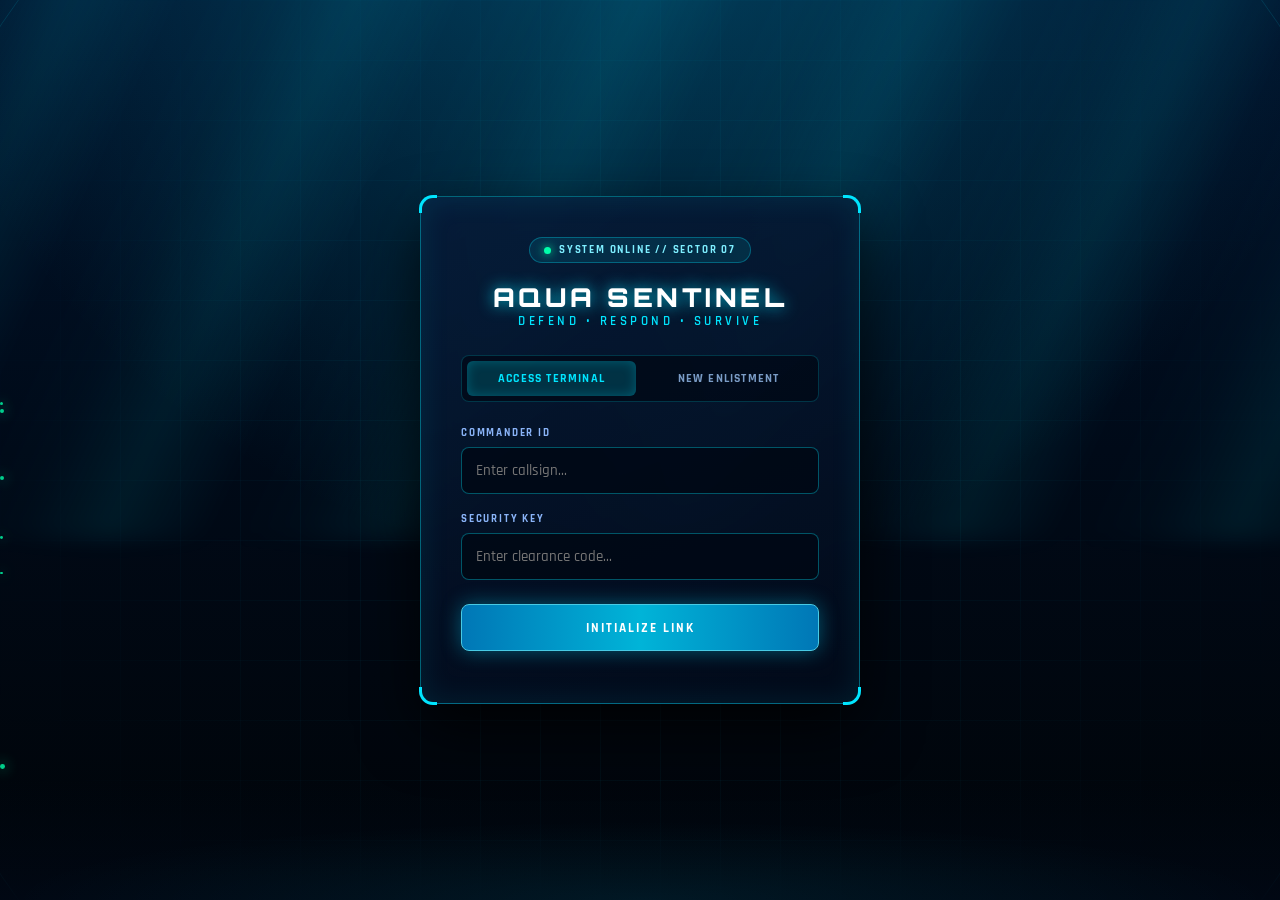
==== aquasentinel-frontend/index.html @ aad5917a "Refactor: Reorganize into clean backend and frontend directories" ====
<!DOCTYPE html>
<html lang="en">
<head>
    <meta charset="UTF-8">
    <meta name="viewport" content="width=device-width, initial-scale=1.0">
    <title>Aqua Sentinel - Defend. Respond. Survive.</title>
    <link rel="preconnect" href="https://fonts.googleapis.com">
    <link rel="preconnect" href="https://fonts.gstatic.com" crossorigin>
    <link href="https://fonts.googleapis.com/css2?family=Orbitron:wght@500;700;900&family=Rajdhani:wght@400;500;600;700&display=stylesheet" rel="stylesheet">
    <link rel="stylesheet" href="css/style.css">
</head>
<body>

<!-- ANIMATED IMMERSIVE UNDERWATER ENVIRONMENT -->
<div class="ocean-bg">
    <div class="light-rays"></div>
    <div class="sonar-grid"></div>
    <div class="sonar-sweep"></div>
    <div id="blips-container"></div>
    <div class="ocean-floor">
        <div class="coral-silhouette"></div>
    </div>
    <div id="bubbles-container" class="bubbles"></div>
</div>

<!-- SCREEN 1 & 2: LOGIN / REGISTRATION MODAL -->
<div id="auth-screen" class="screen active">
    <div class="glass-container hud-frame">
        <div class="hud-corner top-left"></div>
        <div class="hud-corner top-right"></div>
        <div class="hud-corner bottom-left"></div>
        <div class="hud-corner bottom-right"></div>

        <div class="status-badge">
            <span class="pulse-dot"></span> SYSTEM ONLINE // SECTOR 07
        </div>
        <!--
              Base HTML structure and glassmorphism UI drafted with AI assistance.
              Layout management, div nesting, and direct CSS/JS linking manually customized by me.
         -->

        <h1 class="game-title">AQUA SENTINEL</h1>
        <p class="game-subtitle">DEFEND • RESPOND • SURVIVE</p>

        <div class="auth-tabs">
            <button id="tab-login-btn" class="tab-btn active" onclick="switchAuthTab('login')">ACCESS TERMINAL</button>
            <button id="tab-register-btn" class="tab-btn" onclick="switchAuthTab('register')">NEW ENLISTMENT</button>
        </div>

        <!-- Login Form -->
        <form id="login-form" class="auth-form active" onsubmit="handleLogin(event)">
            <div class="form-group">
                <label for="login-username">COMMANDER ID</label>
                <input type="text" id="login-username" placeholder="Enter callsign..." required autocomplete="off">
            </div>
            <div class="form-group">
                <label for="login-password">SECURITY KEY</label>
                <input type="password" id="login-password" placeholder="Enter clearance code..." required>
            </div>
            <button type="submit" class="btn-primary">
                <span>INITIALIZE LINK</span>
            </button>
        </form>

        <!-- Register Form -->
        <form id="register-form" class="auth-form" onsubmit="handleRegister(event)">
            <div class="form-group">
                <label for="reg-username">ASSIGN CALLSIGN</label>
                <input type="text" id="reg-username" placeholder="Choose unique username..." required autocomplete="off">
            </div>
            <div class="form-group">
                <label for="reg-password">CREATE SECURITY KEY</label>
                <input type="password" id="reg-password" placeholder="Min 6 characters..." required>
            </div>
            <button type="submit" class="btn-primary">
                <span>REGISTER CREDENTIALS</span>
            </button>
        </form>

        <p id="auth-error" class="error-msg"></p>
    </div>
</div>

<!-- SCREEN 3: MAIN MENU -->
<div id="menu-screen" class="screen">
    <div class="glass-container menu-container hud-frame">
        <div class="hud-corner top-left"></div>
        <div class="hud-corner top-right"></div>
        <div class="hud-corner bottom-left"></div>
        <div class="hud-corner bottom-right"></div>

        <div class="status-badge">
            <span class="pulse-dot"></span> SUBMERSIBLE HULL: 100% READY
        </div>

        <h1 class="game-title">AQUA SENTINEL</h1>
        <p class="welcome-text">WELCOME BACK, COMMANDER <span id="display-username" class="highlight-user">PLAYER</span></p>

        <div class="menu-buttons">
            <button class="btn-menu btn-deploy" onclick="alert('Gameplay canvas loading in next step!')">
                <span class="btn-icon">▶</span> DEPLOY MISSION
            </button>
            <a href="html/leaderboard.html" class="btn-menu" style="text-decoration: none;">
                <span class="btn-icon">🏆</span> FLEET LEADERBOARD
            </a>
            <a href="html/profile.html" class="btn-menu" style="text-decoration: none;">
                <span class="btn-icon">👤</span> COMMANDER DOSSIER
            </a>
            <a href="html/settings.html" class="btn-menu" style="text-decoration: none;">
                <span class="btn-icon">⚙</span> SYSTEM CALIBRATION
            </a>
            <button class="btn-menu btn-logout" onclick="handleLogout()">
                <span class="btn-icon">⏻</span> TERMINATE SESSION
            </button>
        </div>
    </div>
</div>

<!-- APPLICATION SCRIPTS -->
<script src="js/app.js"></script>
<script>
    // Ambient Deep-Sea Bubble Generator
    const bubblesContainer = document.getElementById('bubbles-container');
    for (let i = 0; i < 30; i++) {
        const bubble = document.createElement('span');
        const size = Math.random() * 12 + 4;
        bubble.style.width = `${size}px`;
        bubble.style.height = `${size}px`;
        bubble.style.left = `${Math.random() * 100}%`;
        bubble.style.animationDuration = `${Math.random() * 9 + 6}s`;
        bubble.style.animationDelay = `${Math.random() * 7}s`;
        bubblesContainer.appendChild(bubble);
    }

    // Patrolling Bioluminescent Fish / Sonar Blips Generator
    const blipsContainer = document.getElementById('blips-container');
    for (let i = 0; i < 6; i++) {
        const blip = document.createElement('div');
        blip.className = 'tactical-blip';
        const size = Math.random() * 4 + 2;
        blip.style.width = `${size}px`;
        blip.style.height = `${size}px`;
        blip.style.top = `${Math.random() * 70 + 15}%`;
        blip.style.animationDuration = `${Math.random() * 15 + 12}s`;
        blip.style.animationDelay = `${Math.random() * 10}s`;
        blipsContainer.appendChild(blip);
    }
</script>
</body>
</html>
---- aquasentinel-frontend/css/style.css ----
/*
  Aqua Sentinel Global Stylesheet
  Note: Base CSS animations (sonar, bubbles) and initial glassmorphism aesthetics
  provided by AI. Structural flexbox centering, layout dimensions, and form
  alignments manually corrected and integrated by me.
*/


* {
    margin: 0;
    padding: 0;
    box-sizing: border-box;
    font-family: 'Rajdhani', 'Segoe UI', sans-serif;
}

body {
    background-color: #010409;
    height: 100vh;
    display: flex;
    justify-content: center;
    align-items: center;
    color: #ffffff;
    overflow: hidden;
    position: relative;
}

/* Screen Management & Visibility Control */
.screen {
    display: none;
    width: 100%;
    height: 100%;
    justify-content: center;
    align-items: center;
    position: absolute;
    z-index: 3;
}

.screen.active {
    display: flex;
}

/* Immersive Underwater Tactical Environment */
.ocean-bg {
    position: fixed;
    inset: 0;
    z-index: 0;
    background:
        radial-gradient(circle at 50% -20%, rgba(0, 180, 216, 0.3) 0%, transparent 60%),
        linear-gradient(180deg, #02142d 0%, #010a18 50%, #000408 100%);
    overflow: hidden;
}

.light-rays {
    position: absolute;
    top: -30%;
    left: -20%;
    width: 140%;
    height: 90%;
    background: repeating-linear-gradient(115deg, transparent 0%, rgba(0, 229, 255, 0.02) 4%, rgba(0, 229, 255, 0.08) 8%, transparent 13%);
    filter: blur(10px);
    transform-origin: top center;
    animation: swayRays 14s ease-in-out infinite alternate;
    pointer-events: none;
}

@keyframes swayRays {
    0% { transform: rotate(-5deg) scaleX(1); opacity: 0.5; }
    100% { transform: rotate(5deg) scaleX(1.12); opacity: 0.9; }
}

.sonar-grid {
    position: absolute;
    inset: 0;
    background-image: linear-gradient(rgba(0, 229, 255, 0.04) 1px, transparent 1px), linear-gradient(90deg, rgba(0, 229, 255, 0.04) 1px, transparent 1px);
    background-size: 60px 60px;
    mask-image: radial-gradient(circle at center, black 40%, transparent 90%);
}

.sonar-sweep {
    position: absolute;
    top: 50%;
    left: 50%;
    width: 120vmax;
    height: 120vmax;
    transform: translate(-50%, -50%);
    border-radius: 50%;
    border: 1px solid rgba(0, 229, 255, 0.12);
    animation: radarPulse 9s cubic-bezier(0.16, 1, 0.3, 1) infinite;
    pointer-events: none;
}

@keyframes radarPulse {
    0% { width: 80px; height: 80px; opacity: 0.9; }
    100% { width: 140vmax; height: 140vmax; opacity: 0; }
}

.ocean-floor {
    position: absolute;
    bottom: 0;
    left: 0;
    width: 100%;
    height: 120px;
    background: linear-gradient(0deg, rgba(1, 8, 20, 0.95) 0%, transparent 100%);
    pointer-events: none;
    z-index: 1;
}

.coral-silhouette {
    position: absolute;
    bottom: 0;
    width: 100%;
    height: 80px;
    background-image: radial-gradient(ellipse at bottom, rgba(0, 229, 255, 0.12) 0%, transparent 70%);
    opacity: 0.6;
}

.tactical-blip {
    position: absolute;
    background: rgba(0, 255, 170, 0.8);
    box-shadow: 0 0 14px #00ffaa;
    border-radius: 50%;
    pointer-events: none;
    animation: swimBlip linear infinite;
}

@keyframes swimBlip {
    0% { transform: translateX(-100px) translateY(0); opacity: 0; }
    20% { opacity: 0.85; }
    80% { opacity: 0.85; }
    100% { transform: translateX(calc(100vw + 100px)) translateY(-40px); opacity: 0; }
}

.bubbles span {
    position: absolute;
    bottom: -30px;
    border-radius: 50%;
    background: radial-gradient(circle at 30% 30%, rgba(255, 255, 255, 0.9), rgba(0, 229, 255, 0.35));
    box-shadow: 0 0 12px rgba(0, 229, 255, 0.6);
    animation: riseBubble linear infinite;
    pointer-events: none;
}

@keyframes riseBubble {
    0% { transform: translateY(0) translateX(0); opacity: 0; }
    50% { transform: translateY(-55vh) translateX(22px); opacity: 0.8; }
    100% { transform: translateY(-115vh) translateX(-22px); opacity: 0; }
}

/* Glassmorphism Container Base */
.glass-container {
    position: relative;
    z-index: 3;
    background: linear-gradient(160deg, rgba(6, 26, 56, 0.85) 0%, rgba(2, 11, 26, 0.92) 100%);
    backdrop-filter: blur(18px);
    -webkit-backdrop-filter: blur(18px);
    border: 1px solid rgba(0, 229, 255, 0.4);
    border-radius: 14px;
    padding: 40px;
    box-shadow: 0 25px 60px rgba(0, 0, 0, 0.8), inset 0 0 30px rgba(0, 229, 255, 0.1);
    width: 440px;
    max-width: 90%;
    display: flex;
    flex-direction: column;
    align-items: center; /* Centers children horizontally */
}

.hud-corner {
    position: absolute;
    width: 18px;
    height: 18px;
    border-color: #00e5ff;
    border-style: solid;
    pointer-events: none;
}
.top-left { top: -2px; left: -2px; border-width: 3px 0 0 3px; border-top-left-radius: 14px; }
.top-right { top: -2px; right: -2px; border-width: 3px 3px 0 0; border-top-right-radius: 14px; }
.bottom-left { bottom: -2px; left: -2px; border-width: 0 0 3px 3px; border-bottom-left-radius: 14px; }
.bottom-right { bottom: -2px; right: -2px; border-width: 0 3px 3px 0; border-bottom-right-radius: 14px; }

.status-badge {
    display: inline-flex;
    align-items: center;
    gap: 8px;
    background: rgba(0, 229, 255, 0.1);
    border: 1px solid rgba(0, 229, 255, 0.3);
    padding: 5px 14px;
    border-radius: 20px;
    font-size: 11px;
    font-weight: 700;
    letter-spacing: 1.8px;
    color: #7eeeff;
    margin-bottom: 18px;
}

.pulse-dot {
    width: 7px;
    height: 7px;
    background-color: #00ffaa;
    border-radius: 50%;
    box-shadow: 0 0 10px #00ffaa;
}

.game-title {
    font-family: 'Orbitron', sans-serif;
    font-size: 26px;
    font-weight: 900;
    letter-spacing: 3.5px;
    color: #ffffff;
    text-shadow: 0 0 15px rgba(0, 229, 255, 0.85);
    text-align: center; /* Centered */
    width: 100%;
}

.game-subtitle {
    font-size: 13px;
    font-weight: 600;
    letter-spacing: 3.5px;
    color: #00e5ff;
    margin-bottom: 26px;
    text-align: center; /* Centered */
    width: 100%;
}

/* Tabs & Forms */
.auth-tabs {
    display: flex;
    gap: 8px;
    background: rgba(1, 8, 20, 0.7);
    padding: 5px;
    border-radius: 8px;
    border: 1px solid rgba(0, 229, 255, 0.2);
    margin-bottom: 24px;
    width: 100%;
}

.tab-btn {
    flex: 1;
    background: transparent;
    border: none;
    border-radius: 6px;
    color: #7a9cc6;
    font-size: 12px;
    font-weight: 700;
    letter-spacing: 1.2px;
    padding: 10px 6px;
    cursor: pointer;
    transition: all 0.25s ease;
}

.tab-btn:hover { color: #ffffff; }

.tab-btn.active {
    background: rgba(0, 229, 255, 0.18);
    color: #00e5ff;
    box-shadow: inset 0 0 12px rgba(0, 229, 255, 0.25);
}

.auth-form { display: none; text-align: left; width: 100%; }
.auth-form.active { display: block; width: 100%; }

.form-group { margin-bottom: 18px; width: 100%; }

.form-group label {
    display: block;
    font-size: 11px;
    font-weight: 700;
    letter-spacing: 1.8px;
    color: #8ab4f8;
    margin-bottom: 7px;
}

.form-group input {
    width: 100%;
    padding: 13px 14px;
    background: rgba(1, 8, 20, 0.8);
    border: 1px solid rgba(0, 229, 255, 0.35);
    border-radius: 8px;
    color: #ffffff;
    font-size: 15px;
    font-weight: 500;
    outline: none;
}

.form-group input:focus {
    border-color: #00e5ff;
    background: rgba(2, 15, 35, 0.95);
    box-shadow: 0 0 16px rgba(0, 229, 255, 0.35);
}

.btn-primary {
    width: 100%;
    padding: 14px;
    margin-top: 6px;
    background: linear-gradient(90deg, #0077b6 0%, #00b4d8 50%, #0077b6 100%);
    border: 1px solid #48cae4;
    border-radius: 8px;
    color: #ffffff;
    font-family: 'Orbitron', sans-serif;
    font-size: 13px;
    font-weight: 700;
    letter-spacing: 2px;
    cursor: pointer;
    box-shadow: 0 0 20px rgba(0, 180, 216, 0.45);
}

.error-msg {
    color: #ff6b6b;
    font-size: 12px;
    margin-top: 12px;
    text-align: center;
    letter-spacing: 1px;
    width: 100%;
}

.menu-container { width: 470px; }
.welcome-text { color: #9ec5fe; margin-bottom: 26px; font-size: 13px; font-weight: 600; letter-spacing: 1.8px; text-align: center; width: 100%; }
.highlight-user { color: #00ffaa; font-weight: 700; text-shadow: 0 0 10px rgba(0, 255, 170, 0.6); }
.menu-buttons { display: flex; flex-direction: column; gap: 12px; width: 100%; }

.btn-menu {
    display: flex;
    align-items: center;
    justify-content: center;
    gap: 10px;
    width: 100%;
    padding: 14px 20px;
    background: rgba(0, 180, 216, 0.1);
    border: 1px solid rgba(0, 229, 255, 0.45);
    border-radius: 8px;
    color: #e0f7fa;
    font-family: 'Orbitron', sans-serif;
    font-size: 13px;
    font-weight: 700;
    letter-spacing: 1.8px;
    cursor: pointer;
    text-decoration: none;
    transition: all 0.25s ease;
}

.btn-menu:hover {
    background: rgba(0, 229, 255, 0.22);
    border-color: #00e5ff;
    color: #ffffff;
    box-shadow: 0 0 20px rgba(0, 229, 255, 0.5);
}

.btn-deploy {
    background: linear-gradient(90deg, rgba(0, 180, 216, 0.35), rgba(0, 119, 182, 0.5));
    border-color: #00e5ff;
    color: #ffffff;
}

.btn-logout {
    margin-top: 6px;
    border-color: rgba(255, 107, 107, 0.45);
    background: rgba(255, 107, 107, 0.08);
    color: #ff8787;
}

.btn-secondary {
    padding: 10px 18px;
    background: rgba(0, 180, 216, 0.15);
    border: 1px solid #00e5ff;
    border-radius: 8px;
    color: #00e5ff;
    font-family: 'Orbitron', sans-serif;
    font-size: 12px;
    font-weight: bold;
    cursor: pointer;
    text-decoration: none;
    display: inline-block;
    text-align: center;
}
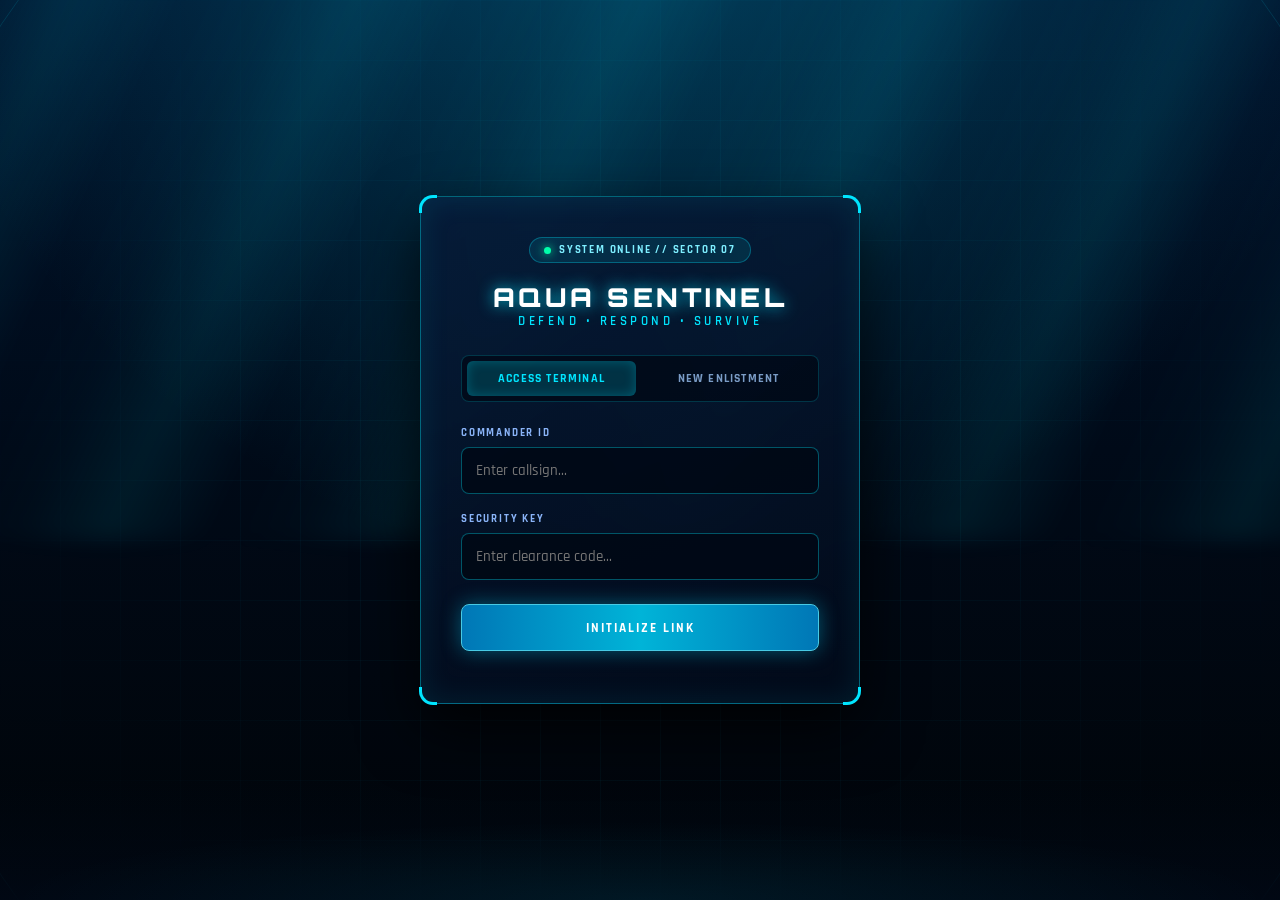
==== commit f64a1bc3: "Refactor Aqua Sentinel gameplay, modal UI styles, and backend stats sync" ====
--- a/aquasentinel-frontend/index.html
+++ b/aquasentinel-frontend/index.html
@@ -6,24 +6,21 @@
     <title>Aqua Sentinel - Defend. Respond. Survive.</title>
     <link rel="preconnect" href="https://fonts.googleapis.com">
     <link rel="preconnect" href="https://fonts.gstatic.com" crossorigin>
-    <link href="https://fonts.googleapis.com/css2?family=Orbitron:wght@500;700;900&family=Rajdhani:wght@400;500;600;700&display=stylesheet" rel="stylesheet">
+    <link href="https://fonts.googleapis.com/css2?family=Orbitron:wght@500;700;900&family=Rajdhani:wght@400;500;600;700&display=swap" rel="stylesheet">
     <link rel="stylesheet" href="css/style.css">
 </head>
 <body>
 
-<!-- ANIMATED IMMERSIVE UNDERWATER ENVIRONMENT -->
 <div class="ocean-bg">
     <div class="light-rays"></div>
     <div class="sonar-grid"></div>
     <div class="sonar-sweep"></div>
     <div id="blips-container"></div>
-    <div class="ocean-floor">
-        <div class="coral-silhouette"></div>
-    </div>
+    <div class="ocean-floor"><div class="coral-silhouette"></div></div>
     <div id="bubbles-container" class="bubbles"></div>
 </div>
 
-<!-- SCREEN 1 & 2: LOGIN / REGISTRATION MODAL -->
+<!-- LOGIN / REGISTRATION MODAL -->
 <div id="auth-screen" class="screen active">
     <div class="glass-container hud-frame">
         <div class="hud-corner top-left"></div>
@@ -31,13 +28,7 @@
         <div class="hud-corner bottom-left"></div>
         <div class="hud-corner bottom-right"></div>
 
-        <div class="status-badge">
-            <span class="pulse-dot"></span> SYSTEM ONLINE // SECTOR 07
-        </div>
-        <!--
-              Base HTML structure and glassmorphism UI drafted with AI assistance.
-              Layout management, div nesting, and direct CSS/JS linking manually customized by me.
-         -->
+        <div class="status-badge"><span class="pulse-dot"></span> SYSTEM ONLINE // SECTOR 07</div>
 
         <h1 class="game-title">AQUA SENTINEL</h1>
         <p class="game-subtitle">DEFEND • RESPOND • SURVIVE</p>
@@ -47,7 +38,6 @@
             <button id="tab-register-btn" class="tab-btn" onclick="switchAuthTab('register')">NEW ENLISTMENT</button>
         </div>
 
-        <!-- Login Form -->
         <form id="login-form" class="auth-form active" onsubmit="handleLogin(event)">
             <div class="form-group">
                 <label for="login-username">COMMANDER ID</label>
@@ -57,12 +47,9 @@
                 <label for="login-password">SECURITY KEY</label>
                 <input type="password" id="login-password" placeholder="Enter clearance code..." required>
             </div>
-            <button type="submit" class="btn-primary">
-                <span>INITIALIZE LINK</span>
-            </button>
+            <button type="submit" class="btn-primary"><span>INITIALIZE LINK</span></button>
         </form>
 
-        <!-- Register Form -->
         <form id="register-form" class="auth-form" onsubmit="handleRegister(event)">
             <div class="form-group">
                 <label for="reg-username">ASSIGN CALLSIGN</label>
@@ -72,16 +59,14 @@
                 <label for="reg-password">CREATE SECURITY KEY</label>
                 <input type="password" id="reg-password" placeholder="Min 6 characters..." required>
             </div>
-            <button type="submit" class="btn-primary">
-                <span>REGISTER CREDENTIALS</span>
-            </button>
+            <button type="submit" class="btn-primary"><span>REGISTER CREDENTIALS</span></button>
         </form>
 
         <p id="auth-error" class="error-msg"></p>
     </div>
 </div>
 
-<!-- SCREEN 3: MAIN MENU -->
+<!-- MAIN MENU -->
 <div id="menu-screen" class="screen">
     <div class="glass-container menu-container hud-frame">
         <div class="hud-corner top-left"></div>
@@ -89,23 +74,22 @@
         <div class="hud-corner bottom-left"></div>
         <div class="hud-corner bottom-right"></div>
 
-        <div class="status-badge">
-            <span class="pulse-dot"></span> SUBMERSIBLE HULL: 100% READY
-        </div>
+        <div class="status-badge"><span class="pulse-dot"></span> SUBMERSIBLE HULL: 100% READY</div>
 
         <h1 class="game-title">AQUA SENTINEL</h1>
         <p class="welcome-text">WELCOME BACK, COMMANDER <span id="display-username" class="highlight-user">PLAYER</span></p>
 
         <div class="menu-buttons">
-            <button class="btn-menu btn-deploy" onclick="alert('Gameplay canvas loading in next step!')">
+            <a href="html/game.html" class="btn-menu btn-deploy" style="text-decoration: none;">
                 <span class="btn-icon">▶</span> DEPLOY MISSION
-            </button>
+            </a>
             <a href="html/leaderboard.html" class="btn-menu" style="text-decoration: none;">
                 <span class="btn-icon">🏆</span> FLEET LEADERBOARD
             </a>
             <a href="html/profile.html" class="btn-menu" style="text-decoration: none;">
                 <span class="btn-icon">👤</span> COMMANDER DOSSIER
             </a>
+            <!-- Links directly to the shared standalone settings page -->
             <a href="html/settings.html" class="btn-menu" style="text-decoration: none;">
                 <span class="btn-icon">⚙</span> SYSTEM CALIBRATION
             </a>
@@ -116,35 +100,6 @@
     </div>
 </div>
 
-<!-- APPLICATION SCRIPTS -->
 <script src="js/app.js"></script>
-<script>
-    // Ambient Deep-Sea Bubble Generator
-    const bubblesContainer = document.getElementById('bubbles-container');
-    for (let i = 0; i < 30; i++) {
-        const bubble = document.createElement('span');
-        const size = Math.random() * 12 + 4;
-        bubble.style.width = `${size}px`;
-        bubble.style.height = `${size}px`;
-        bubble.style.left = `${Math.random() * 100}%`;
-        bubble.style.animationDuration = `${Math.random() * 9 + 6}s`;
-        bubble.style.animationDelay = `${Math.random() * 7}s`;
-        bubblesContainer.appendChild(bubble);
-    }
-
-    // Patrolling Bioluminescent Fish / Sonar Blips Generator
-    const blipsContainer = document.getElementById('blips-container');
-    for (let i = 0; i < 6; i++) {
-        const blip = document.createElement('div');
-        blip.className = 'tactical-blip';
-        const size = Math.random() * 4 + 2;
-        blip.style.width = `${size}px`;
-        blip.style.height = `${size}px`;
-        blip.style.top = `${Math.random() * 70 + 15}%`;
-        blip.style.animationDuration = `${Math.random() * 15 + 12}s`;
-        blip.style.animationDelay = `${Math.random() * 10}s`;
-        blipsContainer.appendChild(blip);
-    }
-</script>
 </body>
 </html>
--- a/aquasentinel-frontend/css/style.css
+++ b/aquasentinel-frontend/css/style.css
@@ -370,4 +370,58 @@
     text-decoration: none;
     display: inline-block;
     text-align: center;
+}
+
+/* --- UI Improvements for Account Settings & Modals --- */
+.modal-content, #account-settings-modal .modal-content, #pause-modal .modal-content {
+    display: flex;
+    flex-direction: column;
+    align-items: stretch;
+    padding: 30px;
+    background: rgba(5, 15, 30, 0.92);
+    border: 1px solid rgba(0, 229, 255, 0.3);
+    border-radius: 16px;
+    box-shadow: 0 0 30px rgba(0, 229, 255, 0.15);
+    backdrop-filter: blur(12px);
+    width: 100%;
+    max-width: 420px;
+    box-sizing: border-box;
+}
+
+/* Align inputs and buttons uniformly across modals */
+.modal-content input[type="text"],
+.modal-content input[type="password"],
+.modal-content button {
+    width: 100%;
+    box-sizing: border-box;
+    margin-top: 8px;
+    margin-bottom: 16px;
+}
+
+.modal-content label,
+.modal-content .field-label,
+.modal-content div[style*="color"] {
+    text-align: left;
+    width: 100%;
+}
+
+/* Sleek tactical button alignment */
+.modal-content button {
+    display: block;
+    width: 100%;
+    padding: 12px;
+    text-align: center;
+    background: linear-gradient(135deg, #0099ff, #00e5ff);
+    color: #01050a;
+    font-weight: 700;
+    border: none;
+    border-radius: 8px;
+    cursor: pointer;
+    transition: all 0.2s ease;
+    box-shadow: 0 0 12px rgba(0, 229, 255, 0.3);
+}
+
+.modal-content button:hover {
+    background: linear-gradient(135deg, #00bfff, #48cae4);
+    box-shadow: 0 0 18px rgba(0, 229, 255, 0.6);
 }
